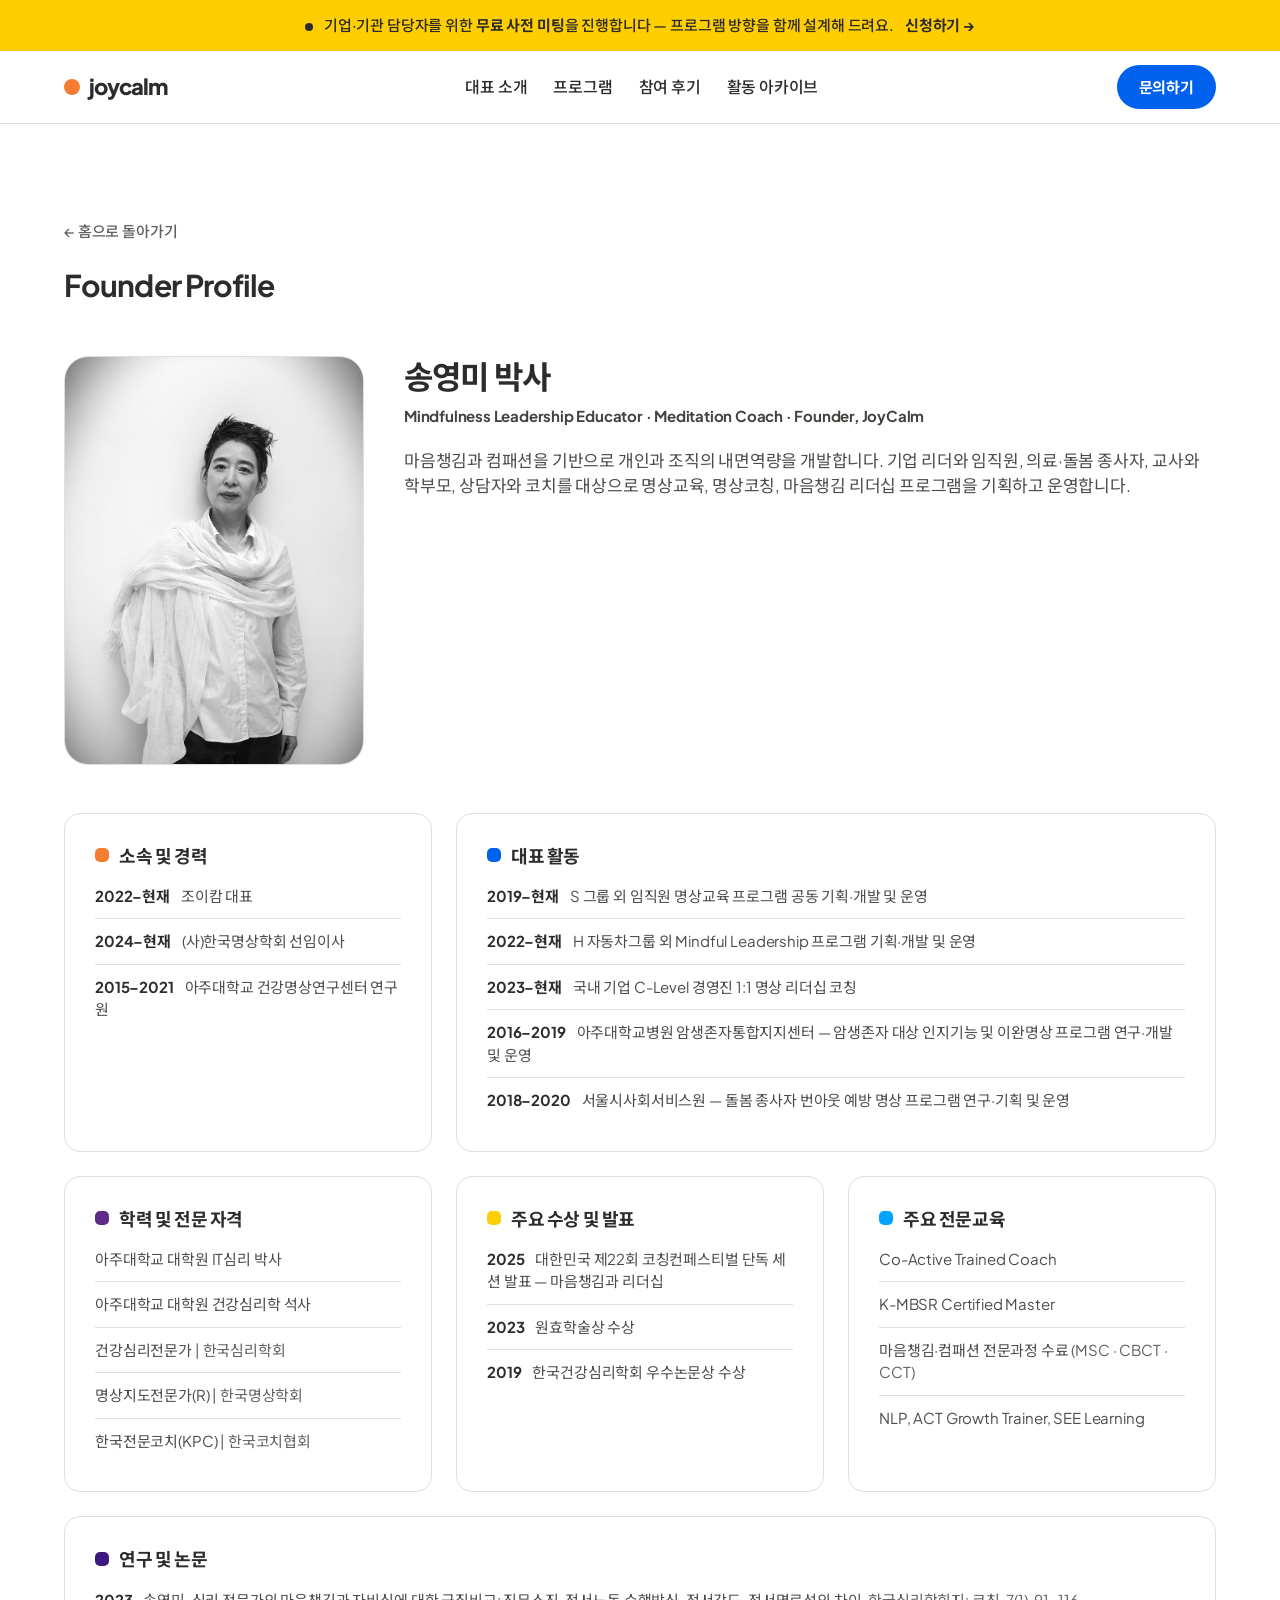
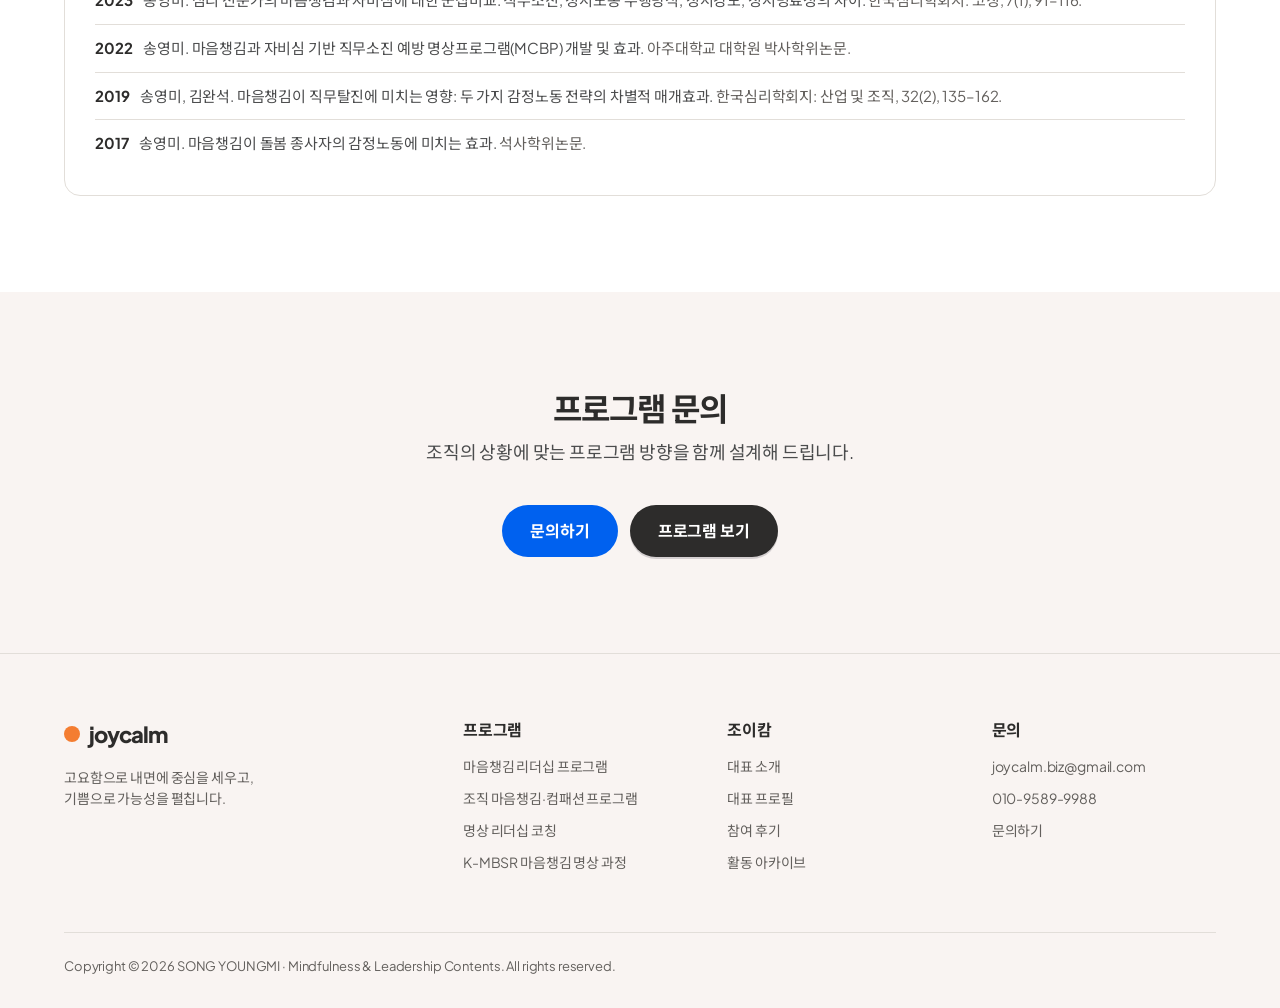
==== founder.html @ cd3cfcca "주 배포처를 Vercel로 전환 — 절대 주소를 vercel.app으로 교체 og:url, og:image, canonical과 K-MBSR 사이트 링크를 새 주소로 변경. Git" ====
<!DOCTYPE html>
<html lang="ko">
<head>
<meta charset="UTF-8">
<meta name="viewport" content="width=device-width, initial-scale=1">
<title>송영미 박사 프로필 — 소속·경력·연구 | JoyCalm 조이캄</title>
<meta name="description" content="조이캄 대표 송영미 박사의 소속 및 경력, 대표 활동, 학력 및 전문 자격, 주요 수상 및 발표, 주요 전문교육, 연구 및 논문 전체 이력.">

<meta property="og:type" content="profile">
<meta property="og:site_name" content="JoyCalm 조이캄">
<meta property="og:locale" content="ko_KR">
<meta property="og:url" content="https://joycalm-landing.vercel.app/founder.html">
<meta property="og:title" content="송영미 박사 프로필 — 소속·경력·연구">
<meta property="og:description" content="마음챙김 리더십 교육자·명상코치 송영미 박사의 경력, 자격, 연구 및 논문 전체 이력.">
<meta property="og:image" content="https://joycalm-landing.vercel.app/assets/og-image.jpg">
<meta property="og:image:secure_url" content="https://joycalm-landing.vercel.app/assets/og-image.jpg">
<meta property="og:image:type" content="image/jpeg">
<meta property="og:image:width" content="1200">
<meta property="og:image:height" content="630">
<meta name="twitter:card" content="summary_large_image">
<meta name="twitter:title" content="송영미 박사 프로필 — 소속·경력·연구">
<meta name="twitter:description" content="마음챙김 리더십 교육자·명상코치 송영미 박사의 경력, 자격, 연구 및 논문 전체 이력.">
<meta name="twitter:image" content="https://joycalm-landing.vercel.app/assets/og-image.jpg">
<link rel="canonical" href="https://joycalm-landing.vercel.app/founder.html">
<link rel="preconnect" href="https://fonts.googleapis.com">
<link rel="preconnect" href="https://fonts.gstatic.com" crossorigin>
<link href="https://fonts.googleapis.com/css2?family=Plus+Jakarta+Sans:wght@400;500;700;800&family=Noto+Sans+KR:wght@400;500;700&display=swap" rel="stylesheet">
<link rel="stylesheet" href="styles.css">
<link rel="icon" href="data:image/svg+xml,%3Csvg xmlns='http://www.w3.org/2000/svg' viewBox='0 0 32 32'%3E%3Crect width='32' height='32' rx='9' fill='%23f9f4f2'/%3E%3Ccircle cx='16' cy='16' r='7' fill='%23f47d31'/%3E%3C/svg%3E">
</head>
<body>

<!-- ══════════ 상단 안내 배너 ══════════ -->
<div class="banner">
  <div class="banner-inner">
    <span class="banner-dot" aria-hidden="true"></span>
    기업·기관 담당자를 위한 <strong>무료 사전 미팅</strong>을 진행합니다 — 프로그램 방향을 함께 설계해 드려요.
    <a href="index.html#contact">신청하기 →</a>
  </div>
</div>

<!-- ══════════ 내비게이션 ══════════ -->
<header class="nav-wrap" id="nav">
  <nav class="nav" aria-label="주 메뉴">
    <a class="brand" href="index.html" aria-label="JoyCalm 홈">
      <span class="brand-dot" aria-hidden="true"></span>
      <span class="brand-word">joycalm</span>
    </a>

    <ul class="nav-links">
      <li><a href="index.html#about">대표 소개</a></li>
      <li><a href="index.html#programs">프로그램</a></li>
      <li><a href="index.html#voices">참여 후기</a></li>
      <li><a href="index.html#archive">활동 아카이브</a></li>
    </ul>

    <div class="nav-right">
      <a class="btn btn-blue btn-sm" href="index.html#contact">문의하기</a>
      <button class="nav-toggle" id="navToggle" aria-label="메뉴 열기" aria-expanded="false" aria-controls="navDrawer">
        <span aria-hidden="true"></span><span aria-hidden="true"></span>
      </button>
    </div>
  </nav>

  <div class="nav-drawer" id="navDrawer" hidden>
    <a href="index.html#about">대표 소개</a>
    <a href="index.html#programs">프로그램</a>
    <a href="index.html#voices">참여 후기</a>
    <a href="index.html#archive">활동 아카이브</a>
    <a href="index.html#contact">문의하기</a>
  </div>
</header>

<main id="top">

<!-- ══════════ 프로필 헤더 ══════════ -->
<section class="band band-white" id="profile">
  <div class="wrap">
    <p class="crumb"><a href="index.html">← 홈으로 돌아가기</a></p>
    <p class="eyebrow profile-eyebrow">Founder Profile</p>

    <div class="profile-head">
      <figure class="profile-photo">
        <img src="assets/founder.jpg" alt="조이캄 대표 송영미 박사 프로필 사진" width="732" height="1100">
      </figure>
      <div class="profile-intro">
        <h2 class="heading">송영미 박사</h2>
        <p class="founder-role">Mindfulness Leadership Educator&nbsp;· Meditation Coach&nbsp;· Founder, JoyCalm</p>
        <p>마음챙김과 컴패션을 기반으로 개인과 조직의 내면역량을 개발합니다. 기업 리더와 임직원, 의료·돌봄 종사자, 교사와 학부모, 상담자와 코치를 대상으로 명상교육, 명상코칭, 마음챙김 리더십 프로그램을 기획하고 운영합니다.</p>
      </div>
    </div>

    <div class="cred-grid">
      <article class="cred">
        <h4><span class="cred-ico" data-c="orange" aria-hidden="true"></span>소속 및 경력</h4>
        <ul>
          <li><b>2022–현재</b> 조이캄 대표</li>
          <li><b>2024–현재</b> (사)한국명상학회 선임이사</li>
          <li><b>2015–2021</b> 아주대학교 건강명상연구센터 연구원</li>
        </ul>
      </article>

      <article class="cred cred-wide">
        <h4><span class="cred-ico" data-c="blue" aria-hidden="true"></span>대표 활동</h4>
        <ul>
          <li><b>2019–현재</b> S 그룹 외 임직원 명상교육 프로그램 공동 기획·개발 및 운영</li>
          <li><b>2022–현재</b> H 자동차그룹 외 Mindful Leadership 프로그램 기획·개발 및 운영</li>
          <li><b>2023–현재</b> 국내 기업 C-Level 경영진 1:1 명상 리더십 코칭</li>
          <li><b>2016–2019</b> 아주대학교병원 암생존자통합지지센터 — 암생존자 대상 인지기능 및 이완명상 프로그램 연구·개발 및 운영</li>
          <li><b>2018–2020</b> 서울시사회서비스원 — 돌봄 종사자 번아웃 예방 명상 프로그램 연구·기획 및 운영</li>
        </ul>
      </article>

      <article class="cred">
        <h4><span class="cred-ico" data-c="violet" aria-hidden="true"></span>학력 및 전문 자격</h4>
        <ul>
          <li>아주대학교 대학원 IT심리 박사</li>
          <li>아주대학교 대학원 건강심리학 석사</li>
          <li>건강심리전문가 <span class="muted">| 한국심리학회</span></li>
          <li>명상지도전문가(R) <span class="muted">| 한국명상학회</span></li>
          <li>한국전문코치(KPC) <span class="muted">| 한국코치협회</span></li>
        </ul>
      </article>

      <article class="cred">
        <h4><span class="cred-ico" data-c="yellow" aria-hidden="true"></span>주요 수상 및 발표</h4>
        <ul>
          <li><b>2025</b> 대한민국 제22회 코칭컨페스티벌 단독 세션 발표 — 마음챙김과 리더십</li>
          <li><b>2023</b> 원효학술상 수상</li>
          <li><b>2019</b> 한국건강심리학회 우수논문상 수상</li>
        </ul>
      </article>

      <article class="cred">
        <h4><span class="cred-ico" data-c="celeste" aria-hidden="true"></span>주요 전문교육</h4>
        <ul>
          <li>Co-Active Trained Coach</li>
          <li>K-MBSR Certified Master</li>
          <li>마음챙김·컴패션 전문과정 수료 <span class="muted">(MSC · CBCT · CCT)</span></li>
          <li>NLP, ACT Growth Trainer, SEE Learning</li>
        </ul>
      </article>

      <article class="cred cred-full">
        <h4><span class="cred-ico" data-c="indigo" aria-hidden="true"></span>연구 및 논문</h4>
        <ul class="cred-refs">
          <li><b>2023</b> 송영미. 심리 전문가의 마음챙김과 자비심에 대한 군집비교: 직무소진, 정서노동 수행방식, 정서강도, 정서명료성의 차이. <span class="muted">한국심리학회지: 코칭, 7(1), 91–116.</span></li>
          <li><b>2022</b> 송영미. 마음챙김과 자비심 기반 직무소진 예방 명상프로그램(MCBP) 개발 및 효과. <span class="muted">아주대학교 대학원 박사학위논문.</span></li>
          <li><b>2019</b> 송영미, 김완석. 마음챙김이 직무탈진에 미치는 영향: 두 가지 감정노동 전략의 차별적 매개효과. <span class="muted">한국심리학회지: 산업 및 조직, 32(2), 135–162.</span></li>
          <li><b>2017</b> 송영미. 마음챙김이 돌봄 종사자의 감정노동에 미치는 효과. <span class="muted">석사학위논문.</span></li>
        </ul>
      </article>
    </div>
  </div>
</section>

<!-- ══════════ 문의 유도 ══════════ -->
<section class="band">
  <div class="wrap profile-cta">
    <h3 class="heading">프로그램 문의</h3>
    <p class="section-lead">조직의 상황에 맞는 프로그램 방향을 함께 설계해 드립니다.</p>
    <div class="hero-actions">
      <a class="btn btn-blue" href="index.html#contact">문의하기</a>
      <a class="btn btn-dark" href="index.html#programs">프로그램 보기</a>
    </div>
  </div>
</section>

</main>

<footer class="footer">
  <div class="wrap">
    <div class="footer-grid">
      <div class="footer-brand">
        <a class="brand" href="index.html">
          <span class="brand-dot" aria-hidden="true"></span>
          <span class="brand-word">joycalm</span>
        </a>
        <p>고요함으로 내면에 중심을 세우고,<br>기쁨으로 가능성을 펼칩니다.</p>
      </div>

      <div class="footer-col">
        <h5>프로그램</h5>
        <a href="index.html#programs">마음챙김 리더십 프로그램</a>
        <a href="index.html#programs">조직 마음챙김·컴패션 프로그램</a>
        <a href="index.html#programs">명상 리더십 코칭</a>
        <a href="https://mbsr2609.vercel.app/" target="_blank" rel="noopener noreferrer">K-MBSR 마음챙김 명상 과정</a>
      </div>

      <div class="footer-col">
        <h5>조이캄</h5>
        <a href="index.html#about">대표 소개</a>
        <a href="founder.html">대표 프로필</a>
        <a href="index.html#voices">참여 후기</a>
        <a href="index.html#archive">활동 아카이브</a>
      </div>

      <div class="footer-col">
        <h5>문의</h5>
        <a href="mailto:joycalm.biz@gmail.com">joycalm.biz@gmail.com</a>
        <a href="tel:01095899988">010-9589-9988</a>
        <a href="index.html#contact">문의하기</a>
      </div>
    </div>

    <div class="footer-base">
      <p>Copyright © 2026 SONG YOUNGMI · Mindfulness &amp; Leadership Contents. All rights reserved.</p>
    </div>
  </div>
</footer>

<script src="script.js"></script>
</body>
</html>
---- styles.css ----
/* ═══════════════════════════════════════════
   JoyCalm — Headspace style system
   ═══════════════════════════════════════════ */

:root{
  /* Colors */
  --page-cream:#f9f4f2;
  --pure-white:#ffffff;
  --charcoal-ink:#2d2c2b;
  --graphite:#44423f;
  --slate:#4b4c4d;
  --stone:#63605d;
  --driftwood:#c6c1b9;
  --linen:#e2ded9;
  --ash:#d0d0d0;
  --soft-black:#000000;
  --brand-orange:#f47d31;
  --mindful-blue:#0061ef;
  --sunbeam-yellow:#ffce00;
  --deep-indigo:#3b197f;
  --twilight-violet:#281466;
  --plum:#5f2b89;
  --mauve:#8144a8;
  --celeste:#00a4ff;
  --blush:#ffa1cc;

  /* Type */
  --font: 'Plus Jakarta Sans','Noto Sans KR', ui-sans-serif, system-ui, -apple-system, "Segoe UI", Roboto, sans-serif;

  /* Radii */
  --r-sm:8px;
  --r-md:12px;
  --r-card:16px;
  --r-feature:24px;
  --r-feature-lg:32px;
  --r-pill:800px;

  --shadow-subtle: rgba(65,61,69,.2) 0 2px 0 0;
  --max:1200px;
}

*,*::before,*::after{ box-sizing:border-box; }

html{ scroll-behavior:smooth; scroll-padding-top:96px; }

body{
  margin:0;
  background:var(--page-cream);
  color:var(--charcoal-ink);
  font-family:var(--font);
  font-size:16px;
  line-height:1.5;
  letter-spacing:-.16px;
  -webkit-font-smoothing:antialiased;
}

img{ max-width:100%; display:block; }
a{ color:inherit; }
button{ font:inherit; color:inherit; }

.wrap{ width:100%; max-width:var(--max); margin-inline:auto; padding-inline:24px; }

/* ─────────── 타이포 ─────────── */
.display{
  font-size:clamp(36px,6.2vw,72px);
  line-height:1.1;
  letter-spacing:-.03em;
  font-weight:800;
  margin:0 0 28px;
}
.heading-lg{
  font-size:clamp(30px,4vw,40px);
  line-height:1.29;
  letter-spacing:-.025em;
  font-weight:700;
  margin:0 0 16px;
}
.heading{
  font-size:clamp(24px,3vw,32px);
  line-height:1.3;
  letter-spacing:-.025em;
  font-weight:700;
  margin:0 0 8px;
}
.heading-sm{
  font-size:24px; line-height:1.33; letter-spacing:-.6px; font-weight:700; margin:0 0 6px;
}
.center{ text-align:center; }
.muted{ color:var(--stone); font-weight:400; }
.hl{ color:var(--brand-orange); }

.eyebrow{
  display:inline-flex; align-items:center; gap:8px;
  font-size:14px; font-weight:700; letter-spacing:-.14px;
  color:var(--graphite);
  text-transform:none;
  margin:0 0 16px;
}
.eyebrow.center{ display:flex; justify-content:center; }
.eyebrow-dot{
  width:9px; height:9px; border-radius:var(--r-pill); background:var(--brand-orange);
}
.section-lead{
  font-size:18px; color:var(--slate); max-width:62ch; margin:0 0 40px; letter-spacing:-.2px;
}
.section-lead.center{ margin-inline:auto; text-align:center; }

/* ─────────── 버튼 ─────────── */
.btn{
  display:inline-flex; align-items:center; justify-content:center; gap:8px;
  border-radius:var(--r-pill);
  font-weight:700; font-size:16px; letter-spacing:-.16px;
  padding:14px 28px;
  text-decoration:none; border:0; cursor:pointer;
  transition:transform .15s ease, background .15s ease, box-shadow .15s ease;
}
.btn-sm{ padding:11px 22px; font-size:15px; }
.btn-full{ width:100%; }

.btn-blue{ background:var(--mindful-blue); color:#fff; }
.btn-blue:hover{ background:#0053cc; transform:translateY(-1px); }

.btn-dark{
  background:var(--charcoal-ink); color:#fff;
  box-shadow:var(--shadow-subtle);
}
.btn-dark:hover{ background:#1c1b1a; transform:translateY(-1px); }

.btn:active{ transform:translateY(1px); }

/* ─────────── 배너 ─────────── */
.banner{
  background:var(--sunbeam-yellow);
  color:var(--charcoal-ink);
  font-size:15px; font-weight:500; letter-spacing:-.15px;
}
.banner-inner{
  max-width:var(--max); margin-inline:auto;
  padding:14px 24px;
  text-align:center;
}
.banner strong{ font-weight:700; }
.banner-dot{
  display:inline-block; vertical-align:middle;
  width:8px; height:8px; border-radius:var(--r-pill);
  background:var(--charcoal-ink); margin-right:8px;
}
.banner a{ font-weight:700; text-decoration:none; white-space:nowrap; margin-left:8px; }
.banner a:hover{ text-decoration:underline; }

/* ─────────── 내비 ─────────── */
.nav-wrap{
  position:sticky; top:0; z-index:60;
  background:var(--pure-white);
  border-bottom:1px solid var(--linen);
}
.nav{
  max-width:var(--max); margin-inline:auto;
  padding:14px 24px;
  display:flex; align-items:center; gap:24px;
}
.brand{ display:inline-flex; align-items:center; gap:9px; text-decoration:none; flex:none; }
.brand-dot{ width:16px; height:16px; border-radius:var(--r-pill); background:var(--brand-orange); }
.brand-word{
  font-size:22px; font-weight:800; letter-spacing:-.045em; color:var(--charcoal-ink);
}

.nav-links{
  list-style:none; display:flex; gap:26px; margin:0 auto; padding:0;
}
.nav-links a{
  text-decoration:none; font-size:16px; font-weight:500; color:var(--charcoal-ink);
  letter-spacing:-.2px; padding:6px 0; border-bottom:2px solid transparent;
}
.nav-links a:hover{ border-bottom-color:var(--charcoal-ink); }

.nav-right{ display:flex; align-items:center; gap:16px; flex:none; }
.nav-toggle{
  display:none; width:42px; height:42px; border:1px solid var(--linen); background:#fff;
  border-radius:var(--r-pill); cursor:pointer; padding:0;
  flex-direction:column; align-items:center; justify-content:center; gap:5px;
}
.nav-toggle span{ display:block; width:16px; height:2px; background:var(--charcoal-ink); border-radius:2px; }

.nav-drawer{ display:none; }
.nav-drawer[hidden]{ display:none; }

/* ─────────── 히어로 ─────────── */
.hero{ padding:80px 0 0; }
.hero .wrap + .wrap{ margin-top:56px; }
.hero-lead{ max-width:64ch; }
.hero-lead p{ font-size:18px; color:var(--slate); margin:0 0 12px; letter-spacing:-.2px; }
.hero-actions{ display:flex; gap:12px; flex-wrap:wrap; margin-top:32px; }

.hero-figure{
  margin:0; position:relative;
  border-radius:var(--r-feature-lg); overflow:visible;
}
.hero-figure img{
  width:100%; height:auto; border-radius:var(--r-feature-lg);
  aspect-ratio:16/9; object-fit:cover; object-position:center 45%;
}
.toast{
  position:absolute; left:24px; bottom:-28px;
  max-width:400px;
  background:var(--pure-white); border-radius:var(--r-card);
  padding:16px 20px;
  display:flex; gap:12px; align-items:flex-start;
  box-shadow:0 8px 24px rgba(45,44,43,.10);
  text-align:left;
}
.toast-avatar{
  width:26px; height:26px; border-radius:var(--r-pill);
  background:var(--plum); flex:none; margin-top:2px;
}
.toast-body{ font-size:15px; color:var(--graphite); letter-spacing:-.15px; }
.toast-body b{ display:block; color:var(--charcoal-ink); font-size:14px; font-weight:700; margin-bottom:2px; }

.stats{
  list-style:none; margin:56px 0 0; padding:0;
  display:grid; grid-template-columns:repeat(4,1fr); gap:24px;
  border-top:1px solid var(--linen); padding-top:32px;
}
.stats li{ display:flex; flex-direction:column; gap:6px; }
.stat-num{ font-size:24px; font-weight:700; letter-spacing:-.6px; }
.stat-label{ font-size:14px; color:var(--stone); letter-spacing:-.14px; }

/* ─────────── 섹션 밴드 ─────────── */
.band{ padding:96px 0; }
.band-white{ background:var(--pure-white); }

/* ─────────── 대상 타일 ─────────── */
.tiles{
  list-style:none; margin:0; padding:0;
  display:grid; grid-template-columns:repeat(3,1fr); gap:24px;
}
.tile{
  background:var(--pure-white); border:1px solid var(--linen);
  border-radius:var(--r-card); padding:22px 24px;
  display:flex; align-items:center; gap:16px;
  font-size:16px; font-weight:500; letter-spacing:-.2px;
  transition:transform .16s ease, border-color .16s ease;
}
.tile:hover{ transform:translateY(-2px); border-color:var(--driftwood); }
.tile span{ flex:1; }
.ico{ width:26px; height:26px; flex:none; border-radius:8px; display:block; }
.ico-bolt{ background:var(--sunbeam-yellow); clip-path:polygon(58% 0,20% 55%,46% 55%,38% 100%,80% 42%,52% 42%); border-radius:0; }
.ico-moon{ background:var(--plum); border-radius:var(--r-pill); box-shadow:inset -7px -3px 0 0 var(--pure-white); }
.ico-spiral{ background:transparent; border:5px solid var(--celeste); border-radius:var(--r-pill); border-right-color:transparent; }
.ico-smile{ background:var(--blush); border-radius:var(--r-pill); position:relative; }
.ico-smile::after{
  content:""; position:absolute; left:6px; right:6px; bottom:7px; height:6px;
  border-bottom:2.5px solid var(--charcoal-ink); border-radius:0 0 20px 20px;
}
.ico-circle{ background:var(--brand-orange); border-radius:var(--r-pill); }
.ico-speech{ background:var(--mindful-blue); border-radius:10px 10px 10px 2px; }

/* ─────────── 파트너사 로고 마퀴 ─────────── */
.band-partners{ padding-bottom:80px; }
.band-partners .section-lead{ margin-bottom:48px; }

.marquee{
  overflow:hidden;
  /* 양 끝을 페이드 아웃시켜 잘린 느낌을 없앤다 */
  -webkit-mask-image:linear-gradient(90deg, transparent 0, #000 7%, #000 93%, transparent 100%);
  mask-image:linear-gradient(90deg, transparent 0, #000 7%, #000 93%, transparent 100%);
}
.marquee-track{
  display:flex; width:max-content;
  animation:marquee-scroll 55s linear infinite;
}
.marquee:hover .marquee-track,
.marquee:focus-within .marquee-track{ animation-play-state:paused; }

.marquee-set{ display:flex; list-style:none; margin:0; padding:0; }
.marquee-set li{ flex:none; margin-right:24px; }

.plogo{
  display:flex; align-items:center; justify-content:center;
  width:212px; height:108px; padding:18px 22px;
  background:var(--pure-white);
  border:1px solid var(--linen); border-radius:var(--r-card);
}
.plogo img{
  max-width:100%; max-height:100%; width:auto; height:auto;
  object-fit:contain;
}

/* 오른쪽 -> 왼쪽 흐름. 세트가 2개이므로 -50%에서 정확히 이어진다 */
@keyframes marquee-scroll{
  from{ transform:translateX(0); }
  to  { transform:translateX(-50%); }
}

/* ─────────── 대표 소개 ─────────── */
.founder{
  display:grid; grid-template-columns:minmax(0,360px) minmax(0,1fr); gap:48px;
  align-items:start; margin-bottom:64px;
}
.founder-photo{
  margin:0; border-radius:var(--r-feature); overflow:hidden;
  background:var(--pure-white); border:1px solid var(--linen);
  position:sticky; top:112px;
}
.founder-photo img{ width:100%; height:auto; aspect-ratio:732/1000; object-fit:cover; object-position:center 18%; }

.founder-body p{ font-size:17px; color:var(--slate); letter-spacing:-.2px; margin:0 0 14px; }
.founder-body strong{ color:var(--charcoal-ink); font-weight:700; }
.founder-role{
  font-size:15px !important; font-weight:700; color:var(--graphite) !important;
  margin-bottom:20px !important;
}
.founder-side{
  display:grid; grid-template-columns:1fr 1fr; gap:16px; margin-top:28px;
}
.founder-side img{
  width:100%; height:auto; aspect-ratio:4/3; object-fit:cover; border-radius:var(--r-card);
}

.cred-grid{
  display:grid; grid-template-columns:repeat(3,1fr); gap:24px;
}
.cred{
  background:var(--pure-white); border:1px solid var(--linen);
  border-radius:var(--r-card); padding:28px 30px;
}
.cred-wide{ grid-column:span 2; }
.cred-full{ grid-column:1 / -1; }
.cred h4{
  display:flex; align-items:center; gap:10px;
  font-size:18px; font-weight:700; letter-spacing:-.4px; margin:0 0 16px;
}
.cred-ico{ width:14px; height:14px; border-radius:5px; flex:none; }
.cred-ico[data-c="orange"]{ background:var(--brand-orange); }
.cred-ico[data-c="blue"]{ background:var(--mindful-blue); }
.cred-ico[data-c="violet"]{ background:var(--plum); }
.cred-ico[data-c="yellow"]{ background:var(--sunbeam-yellow); }
.cred-ico[data-c="celeste"]{ background:var(--celeste); }
.cred-ico[data-c="indigo"]{ background:var(--deep-indigo); }

/* 논문 목록 — 인용 형식이라 줄간격을 조금 넉넉하게 */
.cred-refs li{ line-height:1.65; padding:14px 0; }
.cred-refs li b{ color:var(--deep-indigo); }

.cred ul{ list-style:none; margin:0; padding:0; }
.cred li{
  font-size:15px; color:var(--slate); letter-spacing:-.15px;
  padding:11px 0; border-top:1px solid var(--linen);
}
.cred li:first-child{ border-top:0; padding-top:0; }
.cred li b{
  display:inline-block; color:var(--charcoal-ink); font-weight:700; margin-right:8px;
}
 
/* 상세 이력은 프로필 서브페이지(founder.html)로 옮기고, 본문에는 링크 버튼만 둔다 */
.cred-more{ display:flex; }
.cred-more .btn{ flex:none; }

/* ─────────── 프로필 서브페이지 ─────────── */
.crumb{ margin:0 0 20px; font-size:15px; font-weight:500; }
.crumb a{ color:var(--stone); text-decoration:none; }
.crumb a:hover{ color:var(--charcoal-ink); text-decoration:underline; }

/* 페이지 제목을 따로 두지 않으므로 라벨을 제목만큼 키워 읽기 쉽게 한다 */
.profile-eyebrow{
  font-size:clamp(22px,2.6vw,30px); letter-spacing:-.03em;
  color:var(--charcoal-ink); margin-bottom:8px;
}

.profile-head{
  display:grid; grid-template-columns:minmax(0,300px) minmax(0,1fr); gap:40px;
  align-items:start; margin:40px 0 48px;
}
.profile-photo{
  margin:0; border-radius:var(--r-feature); overflow:hidden;
  background:var(--pure-white); border:1px solid var(--linen);
}
.profile-photo img{ width:100%; height:auto; aspect-ratio:732/1000; object-fit:cover; object-position:center 18%; }
.profile-intro p{ font-size:17px; color:var(--slate); letter-spacing:-.2px; margin:0 0 14px; }
.profile-cta{ text-align:center; }
.profile-cta .section-lead{ margin-inline:auto; }
.profile-cta .hero-actions{ justify-content:center; }

/* ─────────── 프로그램 ─────────── */
.prog{
  display:grid; grid-template-columns:minmax(0,1fr) minmax(0,44%);
  gap:0; border-radius:var(--r-feature-lg); overflow:hidden;
  margin-bottom:32px;
}
.prog:last-child{ margin-bottom:0; }
.prog-text{ padding:48px; }
.prog-media{ position:relative; min-height:320px; }
.prog-media img{ width:100%; height:100%; object-fit:cover; position:absolute; inset:0; }
/* 세로가 긴 원본이라 카드 비율에 맞춰 초점을 잡아준다 */
.prog-yellow .prog-media img{ object-position:center 14%; }
.prog-violet .prog-media img{ object-position:center top; }

.prog-num{
  font-size:14px; font-weight:800; letter-spacing:.04em; margin:0 0 10px; opacity:.55;
}
.prog-en{
  font-size:15px; font-weight:700; letter-spacing:-.2px; margin:0 0 20px; opacity:.62;
}
.prog-text p{ font-size:16px; letter-spacing:-.2px; margin:0 0 12px; }
.prog-topics-label{
  font-size:14px !important; font-weight:700; margin:24px 0 12px !important; opacity:.7;
}
.topics{ list-style:none; display:flex; flex-wrap:wrap; gap:8px; margin:0 0 32px; padding:0; }
.topics li{
  font-size:14px; font-weight:500; letter-spacing:-.14px;
  padding:8px 16px; border-radius:var(--r-pill);
}

.prog-yellow{ background:var(--sunbeam-yellow); color:var(--charcoal-ink); }
.prog-yellow .topics li{ background:rgba(45,44,43,.09); }

.prog-celeste{ background:var(--celeste); color:var(--charcoal-ink); }
.prog-celeste .topics li{ background:rgba(255,255,255,.42); }

.prog-blush{ background:var(--blush); color:var(--charcoal-ink); }
.prog-blush .topics li{ background:rgba(45,44,43,.11); }

/* 공개 과정 표시 — 기수·일정처럼 바뀌는 정보 */
.prog-meta{
  display:flex; align-items:center; gap:10px; flex-wrap:wrap;
  font-size:14px !important; font-weight:700;
  margin:20px 0 0 !important;
}
.prog-tag{
  background:var(--charcoal-ink); color:#fff;
  font-size:12px; font-weight:700; letter-spacing:-.12px;
  padding:4px 12px; border-radius:var(--r-pill);
}

.prog-violet{ background:var(--deep-indigo); color:#fff; }
.prog-violet .topics li{ background:rgba(255,255,255,.14); }
.prog-violet .prog-text strong{ color:#fff; }
.prog-violet .btn-dark{ background:#fff; color:var(--charcoal-ink); box-shadow:rgba(0,0,0,.25) 0 2px 0 0; }
.prog-violet .btn-dark:hover{ background:#f2f0ee; }

/* ─────────── 후기 ─────────── */
.filters{
  display:flex; gap:10px; flex-wrap:wrap; justify-content:center; margin:0 0 40px;
}
.pill{
  display:inline-flex; align-items:center; gap:8px;
  background:var(--pure-white); color:var(--charcoal-ink);
  border:1px solid var(--linen); border-radius:var(--r-pill);
  padding:11px 20px; font-size:14px; font-weight:500; letter-spacing:-.14px;
  cursor:pointer; transition:background .15s ease, color .15s ease;
}
.pill:hover{ border-color:var(--driftwood); }
.pill.is-active{ background:var(--charcoal-ink); color:#fff; border-color:var(--charcoal-ink); }
.pill-dot{ width:7px; height:7px; border-radius:var(--r-pill); background:currentColor; opacity:0; }
.pill.is-active .pill-dot{ opacity:1; background:#fff; }

.quotes{
  columns:3; column-gap:24px;
}
.quote{
  break-inside:avoid; margin:0 0 24px;
  background:var(--page-cream); border:1px solid var(--linen);
  border-radius:var(--r-card); padding:26px 28px;
}
.quote blockquote{
  margin:0 0 14px; font-size:16px; color:var(--graphite); letter-spacing:-.2px; line-height:1.6;
}
.quote blockquote::before{ content:"“"; color:var(--brand-orange); font-weight:800; margin-right:2px; }
.quote blockquote::after{ content:"”"; color:var(--brand-orange); font-weight:800; }
.quote figcaption{
  font-size:13px; font-weight:700; color:var(--stone); letter-spacing:-.13px;
}
.quote.is-hidden{ display:none; }

/* 대표 후기 — 노란 계열로 구분해 가독성과 위계를 만든다 */
.quote.is-featured{
  background:#fff6d9;
  border-color:#f0d98a;
}
.quote.is-featured blockquote{
  color:var(--charcoal-ink);
  font-size:17px;
  font-weight:500;
}
.quote.is-featured blockquote::before,
.quote.is-featured blockquote::after{ color:#b98a00; }
.quote.is-featured figcaption{ color:#8a6d1f; }
.quote-badge{
  display:inline-flex; align-items:center; gap:6px;
  background:var(--sunbeam-yellow); color:var(--charcoal-ink);
  font-size:12px; font-weight:700; letter-spacing:-.12px;
  padding:5px 12px; border-radius:var(--r-pill);
  margin:0 0 14px;
}

/* 선택한 주제가 전하는 핵심 한 줄 */
.filter-note{
  text-align:center; margin:0 0 40px;
  font-size:17px; font-weight:700; letter-spacing:-.25px;
  color:var(--graphite);
  min-height:26px;
}
.filter-note:empty{ display:none; }

.quotes-more{ display:flex; justify-content:center; margin-top:8px; }

/* ─────────── 아카이브 ─────────── */
.gallery{ columns:4; column-gap:16px; }
.gitem{
  display:block; width:100%; padding:0; margin:0 0 16px;
  border:0; background:none; cursor:zoom-in; break-inside:avoid;
  border-radius:var(--r-card); overflow:hidden; line-height:0;
}
.gitem img{
  width:100%; height:auto; border-radius:var(--r-card);
  transition:transform .3s ease, filter .3s ease;
}
.gitem:hover img{ transform:scale(1.03); filter:brightness(1.03); }

/* ─────────── 문의 ─────────── */
.band-contact{ background:var(--pure-white); }
.contact{
  display:grid; grid-template-columns:minmax(0,1fr) minmax(0,470px); gap:56px; align-items:start;
}
.contact-claim{ font-size:18px !important; font-weight:700; color:var(--charcoal-ink) !important; margin-bottom:16px !important; }
.contact-info p{ font-size:16px; color:var(--slate); letter-spacing:-.2px; margin:0 0 12px; }

.steps{ list-style:none; margin:32px 0; padding:0; }
.steps li{
  display:flex; align-items:flex-start; gap:14px;
  font-size:15px; color:var(--graphite); letter-spacing:-.15px;
  padding:14px 0; border-top:1px solid var(--linen);
}
.steps li span{
  width:26px; height:26px; flex:none; border-radius:var(--r-pill);
  background:var(--sunbeam-yellow); color:var(--charcoal-ink);
  font-size:13px; font-weight:700;
  display:flex; align-items:center; justify-content:center;
}
.contact-direct{ display:flex; gap:16px; flex-wrap:wrap; }
.contact-direct a{
  flex:1 1 200px; text-decoration:none;
  background:var(--page-cream); border:1px solid var(--linen); border-radius:var(--r-card);
  padding:18px 22px; font-size:16px; font-weight:700; letter-spacing:-.2px;
  transition:border-color .15s ease;
}
.contact-direct a:hover{ border-color:var(--driftwood); }
.contact-direct b{
  display:block; font-size:13px; font-weight:700; color:var(--stone); margin-bottom:4px;
}

/* 카카오톡 채널 — 카카오 고유색을 그대로 쓰되 버튼 형태는 사이트 규칙을 따른다 */
.btn-kakao{
  display:inline-flex; align-items:center; gap:10px;
  margin-top:16px; padding:15px 26px;
  background:#fee500; color:#191600;
  border-radius:var(--r-pill);
  font-size:16px; font-weight:700; letter-spacing:-.16px;
  text-decoration:none;
  box-shadow:var(--shadow-subtle);
  transition:transform .15s ease, background .15s ease;
}
.btn-kakao:hover{ background:#f7de00; transform:translateY(-1px); }
.btn-kakao:active{ transform:translateY(1px); }
.kakao-ico{ flex:none; }
.kakao-name{
  background:rgba(25,22,0,.13); border-radius:var(--r-pill);
  padding:3px 11px; font-size:13px; font-weight:700;
}

.form-card{
  background:var(--page-cream); border:1px solid var(--linen);
  border-radius:var(--r-feature); padding:40px;
}
.form-sub{ font-size:14px; color:var(--stone); margin:0 0 24px; letter-spacing:-.14px; }

.field{ margin-bottom:18px; }
.field label{
  display:block; font-size:14px; font-weight:700; letter-spacing:-.14px; margin-bottom:8px;
}
.req{ color:var(--brand-orange); }
.opt{ color:var(--stone); font-weight:400; }

.field input, .field select, .field textarea{
  width:100%; font-family:inherit; font-size:16px; letter-spacing:-.16px;
  padding:14px 16px;
  background:var(--pure-white);
  border:1px solid var(--ash); border-radius:var(--r-sm);
  color:var(--charcoal-ink);
  transition:border-color .15s ease, box-shadow .15s ease;
}
.field textarea{ resize:vertical; min-height:110px; }
.field select{ appearance:none; background-image:linear-gradient(45deg,transparent 50%,var(--graphite) 50%),linear-gradient(135deg,var(--graphite) 50%,transparent 50%); background-position:calc(100% - 20px) 22px,calc(100% - 14px) 22px; background-size:6px 6px,6px 6px; background-repeat:no-repeat; }
.field input::placeholder, .field textarea::placeholder{ color:var(--driftwood); }
.field input:focus, .field select:focus, .field textarea:focus{
  outline:none; border-color:var(--mindful-blue); box-shadow:0 0 0 3px rgba(0,97,239,.14);
}
.field.has-err input, .field.has-err select, .field.has-err textarea{ border-color:#d94b3a; }

.err{ font-size:13px; color:#d94b3a; margin:6px 0 0; min-height:0; }
.err:empty{ display:none; }

.check{
  display:flex; gap:11px; align-items:flex-start;
  font-size:14px; color:var(--graphite); letter-spacing:-.14px;
  margin:8px 0 4px; cursor:pointer; line-height:1.5;
}
.check input{ width:18px; height:18px; margin-top:2px; flex:none; accent-color:var(--mindful-blue); }
.check b{ color:var(--charcoal-ink); }

#submitBtn{ margin-top:20px; }
.form-note{ font-size:14px; margin:14px 0 0; letter-spacing:-.14px; min-height:0; }
.form-note:empty{ display:none; }
.form-note.ok{ color:#1c7a4a; font-weight:700; }
.form-note.bad{ color:#d94b3a; font-weight:700; }
.form-note.bad a{ color:#d94b3a; }
.form-note b{ white-space:nowrap; }

/* ─────────── 푸터 ─────────── */
.footer{ background:var(--page-cream); border-top:1px solid var(--linen); padding:64px 0 32px; }
.footer-grid{
  display:grid; grid-template-columns:1.6fr 1fr 1fr 1fr; gap:40px;
}
.footer-brand p{ font-size:14px; color:var(--stone); margin:16px 0 0; letter-spacing:-.14px; }
.footer-col h5{ font-size:16px; font-weight:700; letter-spacing:-.2px; margin:0 0 14px; }
.footer-col a{
  display:block; font-size:14px; color:var(--stone); text-decoration:none;
  margin-bottom:11px; letter-spacing:-.14px;
}
.footer-col a:hover{ color:var(--charcoal-ink); text-decoration:underline; }
.footer-base{
  margin-top:48px; padding-top:24px; border-top:1px solid var(--linen);
}
.footer-base p{ font-size:13px; color:var(--stone); margin:0; letter-spacing:-.13px; }

/* ─────────── 라이트박스 ─────────── */
.lightbox{
  position:fixed; inset:0; z-index:100;
  background:rgba(29,26,24,.93);
  display:flex; align-items:center; justify-content:center; padding:48px;
}
.lightbox[hidden]{ display:none; }
.lightbox img{
  max-width:min(1100px,92vw); max-height:86vh; object-fit:contain;
  border-radius:var(--r-card);
}
.lb-close{
  position:absolute; top:20px; right:24px;
  width:46px; height:46px; border-radius:var(--r-pill);
  background:rgba(255,255,255,.14); color:#fff; border:0; font-size:26px; cursor:pointer;
  line-height:1;
}
.lb-nav{
  position:absolute; top:50%; transform:translateY(-50%);
  width:52px; height:52px; border-radius:var(--r-pill);
  background:rgba(255,255,255,.14); color:#fff; border:0; font-size:30px; cursor:pointer;
  line-height:1;
}
.lb-prev{ left:20px; }
.lb-next{ right:20px; }
.lb-close:hover, .lb-nav:hover{ background:rgba(255,255,255,.26); }

/* ─────────── 등장 애니메이션 ─────────── */
.reveal{ opacity:0; transform:translateY(16px); }
.reveal.is-in{ opacity:1; transform:none; transition:opacity .6s ease, transform .6s ease; }

/* ═══════════ 반응형 ═══════════ */
@media (max-width:1080px){
  .nav-links{ display:none; }
  .nav-toggle{ display:flex; }
  .nav{ justify-content:space-between; }
  .nav-drawer{
    display:block; border-top:1px solid var(--linen); background:#fff;
    padding:8px 24px 20px;
  }
  .nav-drawer a{
    display:block; padding:13px 0; font-size:17px; font-weight:500; text-decoration:none;
    border-bottom:1px solid var(--linen);
  }
  .nav-drawer a:last-child{ border-bottom:0; }

  .founder{ grid-template-columns:1fr; gap:32px; }
  .founder-photo{ position:static; max-width:340px; }
  .cred-grid{ grid-template-columns:1fr 1fr; }
  .cred-wide{ grid-column:span 2; }
  .quotes{ columns:2; }
  .gallery{ columns:3; }
  .contact{ grid-template-columns:1fr; gap:40px; }
}

@media (max-width:820px){
  .profile-head{ grid-template-columns:1fr; gap:28px; }
  .profile-photo{ max-width:320px; }
  .band{ padding:72px 0; }
  .hero{ padding:56px 0 0; }
  .stats{ grid-template-columns:1fr 1fr; }
  .tiles{ grid-template-columns:1fr 1fr; }
  .prog{ grid-template-columns:1fr; }
  .prog-media{ min-height:auto; order:-1; }
  .prog-media img{ position:static; height:260px; }
  /* 세로로 긴 합성 사진이라 배너 문구와 발표자가 함께 들어오도록 조금 더 높게 */
  .prog-violet .prog-media img{ height:340px; }
  .prog-text{ padding:36px 28px; }
  .footer-grid{ grid-template-columns:1fr 1fr; gap:32px; }
}

@media (max-width:620px){
  .wrap{ padding-inline:20px; }
  .nav{ padding:12px 20px; gap:12px; }
  .nav-right{ gap:10px; }
  .btn-sm{ padding:10px 18px; font-size:14px; }
  .brand-word{ font-size:20px; }
  .nav-toggle{ width:38px; height:38px; }
  .nav-drawer{ padding:8px 20px 18px; }
  .banner-inner{ font-size:14px; padding:12px 20px; }
  .hero-figure img{ aspect-ratio:4/3; }
  .toast{ position:static; margin-top:16px; max-width:none; box-shadow:none; border:1px solid var(--linen); }
  .stats{ grid-template-columns:1fr; gap:16px; }
  .tiles{ grid-template-columns:1fr; }
  .cred-grid{ grid-template-columns:1fr; }
  .cred-wide{ grid-column:span 1; }
  .founder-side{ grid-template-columns:1fr; }
  .quotes{ columns:1; }
  .plogo{ width:164px; height:88px; padding:14px 16px; }
  .marquee-set li{ margin-right:16px; }
  .gallery{ columns:2; column-gap:12px; }
  .gitem{ margin-bottom:12px; }
  .btn-kakao{ width:100%; justify-content:center; }
  .form-card{ padding:28px 22px; }
  .lightbox{ padding:16px; }
  .lb-nav{ width:44px; height:44px; font-size:26px; }
  .footer-grid{ grid-template-columns:1fr; }
}

@media (prefers-reduced-motion:reduce){
  html{ scroll-behavior:auto; }
  *{ animation:none !important; transition:none !important; }
  .reveal{ opacity:1; transform:none; }
  /* 자동 흐름 대신 직접 가로 스크롤 */
  .marquee{ overflow-x:auto; }
  .marquee-set:last-child{ display:none; }
}
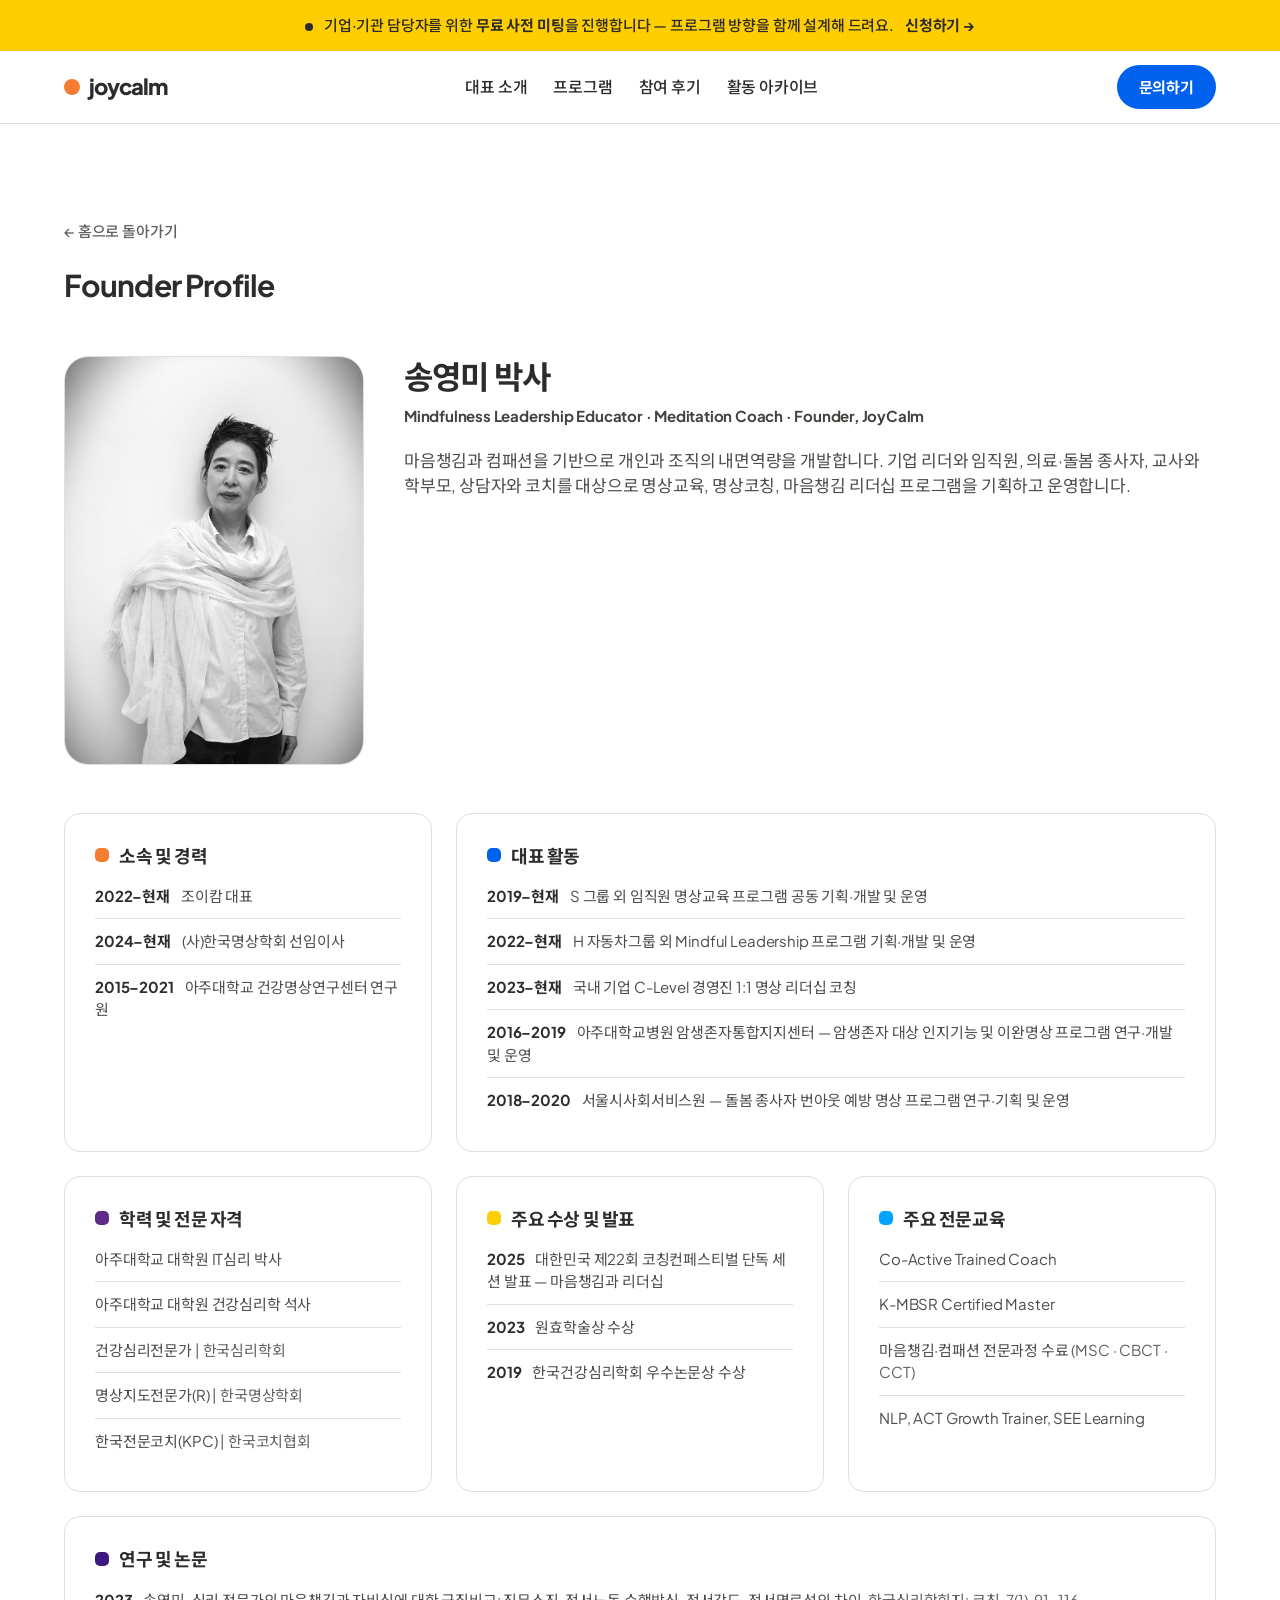
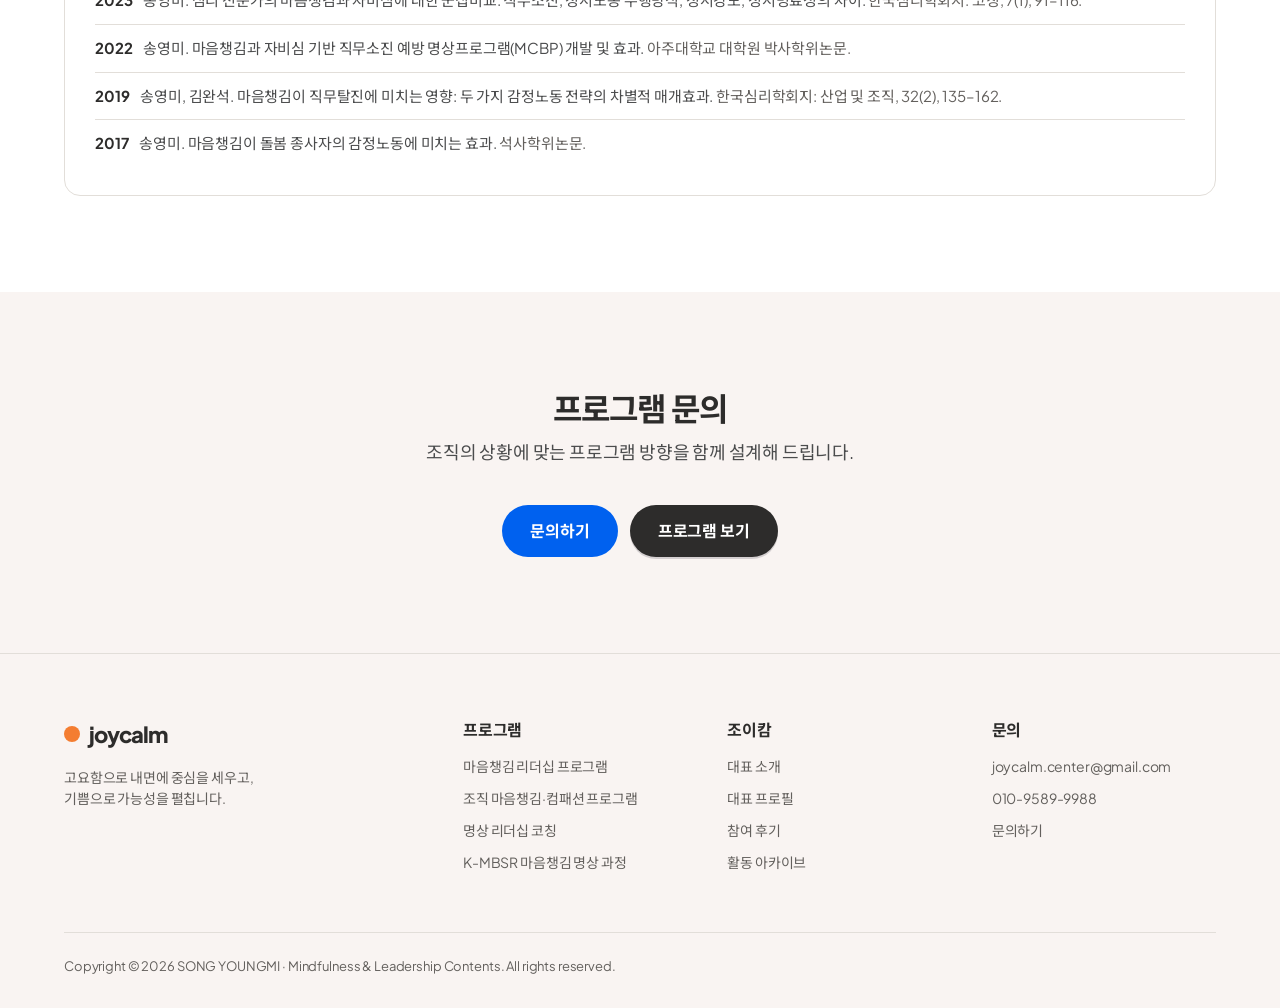
==== commit 7dc7cc45: "Update founder.html" ====
--- a/founder.html
+++ b/founder.html
@@ -3,30 +3,118 @@
 <head>
 <meta charset="UTF-8">
 <meta name="viewport" content="width=device-width, initial-scale=1">
+
+<!-- Google Search Console 소유권 확인 -->
+<meta name="google-site-verification" content="9_LbDUSKpkvYciTbDMXJX_cUo5LaOeSQUNhj6AnVvJA">
 <title>송영미 박사 프로필 — 소속·경력·연구 | JoyCalm 조이캄</title>
 <meta name="description" content="조이캄 대표 송영미 박사의 소속 및 경력, 대표 활동, 학력 및 전문 자격, 주요 수상 및 발표, 주요 전문교육, 연구 및 논문 전체 이력.">
 
 <meta property="og:type" content="profile">
 <meta property="og:site_name" content="JoyCalm 조이캄">
 <meta property="og:locale" content="ko_KR">
-<meta property="og:url" content="https://joycalm-landing.vercel.app/founder.html">
+<meta property="og:url" content="https://joycalm.kr/founder.html">
 <meta property="og:title" content="송영미 박사 프로필 — 소속·경력·연구">
 <meta property="og:description" content="마음챙김 리더십 교육자·명상코치 송영미 박사의 경력, 자격, 연구 및 논문 전체 이력.">
-<meta property="og:image" content="https://joycalm-landing.vercel.app/assets/og-image.jpg">
-<meta property="og:image:secure_url" content="https://joycalm-landing.vercel.app/assets/og-image.jpg">
+<meta property="og:image" content="https://joycalm.kr/assets/og-image.jpg">
+<meta property="og:image:secure_url" content="https://joycalm.kr/assets/og-image.jpg">
 <meta property="og:image:type" content="image/jpeg">
 <meta property="og:image:width" content="1200">
 <meta property="og:image:height" content="630">
 <meta name="twitter:card" content="summary_large_image">
 <meta name="twitter:title" content="송영미 박사 프로필 — 소속·경력·연구">
 <meta name="twitter:description" content="마음챙김 리더십 교육자·명상코치 송영미 박사의 경력, 자격, 연구 및 논문 전체 이력.">
-<meta name="twitter:image" content="https://joycalm-landing.vercel.app/assets/og-image.jpg">
-<link rel="canonical" href="https://joycalm-landing.vercel.app/founder.html">
+<meta name="twitter:image" content="https://joycalm.kr/assets/og-image.jpg">
+<link rel="canonical" href="https://joycalm.kr/founder.html">
 <link rel="preconnect" href="https://fonts.googleapis.com">
 <link rel="preconnect" href="https://fonts.gstatic.com" crossorigin>
 <link href="https://fonts.googleapis.com/css2?family=Plus+Jakarta+Sans:wght@400;500;700;800&family=Noto+Sans+KR:wght@400;500;700&display=swap" rel="stylesheet">
 <link rel="stylesheet" href="styles.css">
 <link rel="icon" href="data:image/svg+xml,%3Csvg xmlns='http://www.w3.org/2000/svg' viewBox='0 0 32 32'%3E%3Crect width='32' height='32' rx='9' fill='%23f9f4f2'/%3E%3Ccircle cx='16' cy='16' r='7' fill='%23f47d31'/%3E%3C/svg%3E">
+
+<!-- 구조화 데이터 (검색엔진이 인물 정보를 정확히 읽도록) -->
+<script type="application/ld+json">
+{
+  "@context": "https://schema.org",
+  "@graph": [
+    {
+      "@type": "Person",
+      "@id": "https://joycalm.kr/founder.html#person",
+      "name": "송영미",
+      "alternateName": "송영미 박사",
+      "honorificSuffix": "Ph.D.",
+      "url": "https://joycalm.kr/founder.html",
+      "image": "https://joycalm.kr/assets/founder.jpg",
+      "description": "마음챙김과 컴패션을 기반으로 개인과 조직의 내면역량을 개발하는 마음챙김 리더십 교육자이자 명상코치. 기업 리더와 임직원, 의료·돌봄 종사자, 교사와 상담자를 대상으로 명상교육과 명상코칭, 마음챙김 리더십 프로그램을 기획하고 운영합니다.",
+      "jobTitle": ["마음챙김 리더십 교육자", "명상코치", "조이캄 대표"],
+      "worksFor": { "@id": "https://joycalm.kr/#organization" },
+      "memberOf": {
+        "@type": "Organization",
+        "name": "(사)한국명상학회",
+        "description": "선임이사 (2024–현재)"
+      },
+      "alumniOf": {
+        "@type": "CollegeOrUniversity",
+        "name": "아주대학교 대학원",
+        "description": "IT심리 박사 · 건강심리학 석사"
+      },
+      "knowsAbout": [
+        "마음챙김",
+        "컴패션",
+        "명상 리더십 코칭",
+        "건강심리학",
+        "감정노동과 직무소진",
+        "번아웃 예방 명상 프로그램",
+        "K-MBSR"
+      ],
+      "knowsLanguage": "ko",
+      "hasCredential": [
+        {
+          "@type": "EducationalOccupationalCredential",
+          "name": "IT심리 박사",
+          "credentialCategory": "degree",
+          "recognizedBy": { "@type": "CollegeOrUniversity", "name": "아주대학교 대학원" }
+        },
+        {
+          "@type": "EducationalOccupationalCredential",
+          "name": "건강심리전문가",
+          "credentialCategory": "professional certification",
+          "recognizedBy": { "@type": "Organization", "name": "한국심리학회" }
+        },
+        {
+          "@type": "EducationalOccupationalCredential",
+          "name": "명상지도전문가(R)",
+          "credentialCategory": "professional certification",
+          "recognizedBy": { "@type": "Organization", "name": "한국명상학회" }
+        },
+        {
+          "@type": "EducationalOccupationalCredential",
+          "name": "한국전문코치(KPC)",
+          "credentialCategory": "professional certification",
+          "recognizedBy": { "@type": "Organization", "name": "한국코치협회" }
+        },
+        {
+          "@type": "EducationalOccupationalCredential",
+          "name": "K-MBSR Certified Master",
+          "credentialCategory": "professional certification"
+        }
+      ],
+      "award": [
+        "2023 원효학술상",
+        "2019 한국건강심리학회 우수논문상"
+      ]
+    },
+    {
+      "@type": "ProfilePage",
+      "@id": "https://joycalm.kr/founder.html#webpage",
+      "url": "https://joycalm.kr/founder.html",
+      "name": "송영미 박사 프로필 — 소속·경력·연구",
+      "inLanguage": "ko-KR",
+      "mainEntity": { "@id": "https://joycalm.kr/founder.html#person" },
+      "isPartOf": { "@id": "https://joycalm.kr/#website" }
+    }
+  ]
+}
+</script>
 </head>
 <body>
 
@@ -84,7 +172,7 @@
         <img src="assets/founder.jpg" alt="조이캄 대표 송영미 박사 프로필 사진" width="732" height="1100">
       </figure>
       <div class="profile-intro">
-        <h2 class="heading">송영미 박사</h2>
+        <h1 class="heading">송영미 박사</h1>
         <p class="founder-role">Mindfulness Leadership Educator&nbsp;· Meditation Coach&nbsp;· Founder, JoyCalm</p>
         <p>마음챙김과 컴패션을 기반으로 개인과 조직의 내면역량을 개발합니다. 기업 리더와 임직원, 의료·돌봄 종사자, 교사와 학부모, 상담자와 코치를 대상으로 명상교육, 명상코칭, 마음챙김 리더십 프로그램을 기획하고 운영합니다.</p>
       </div>
@@ -197,7 +285,7 @@
 
       <div class="footer-col">
         <h5>문의</h5>
-        <a href="mailto:joycalm.biz@gmail.com">joycalm.biz@gmail.com</a>
+        <a href="mailto:joycalm.center@gmail.com">joycalm.center@gmail.com</a>
         <a href="tel:01095899988">010-9589-9988</a>
         <a href="index.html#contact">문의하기</a>
       </div>
--- a/styles.css
+++ b/styles.css
@@ -57,6 +57,10 @@
 img{ max-width:100%; display:block; }
 a{ color:inherit; }
 button{ font:inherit; color:inherit; }
+
+/* .btn 등의 display 선언이 브라우저 기본 [hidden] 규칙을 덮어쓰기 때문에
+   hidden 속성이 항상 먹히도록 못박아 둔다 */
+[hidden]{ display:none !important; }
 
 .wrap{ width:100%; max-width:var(--max); margin-inline:auto; padding-inline:24px; }
 
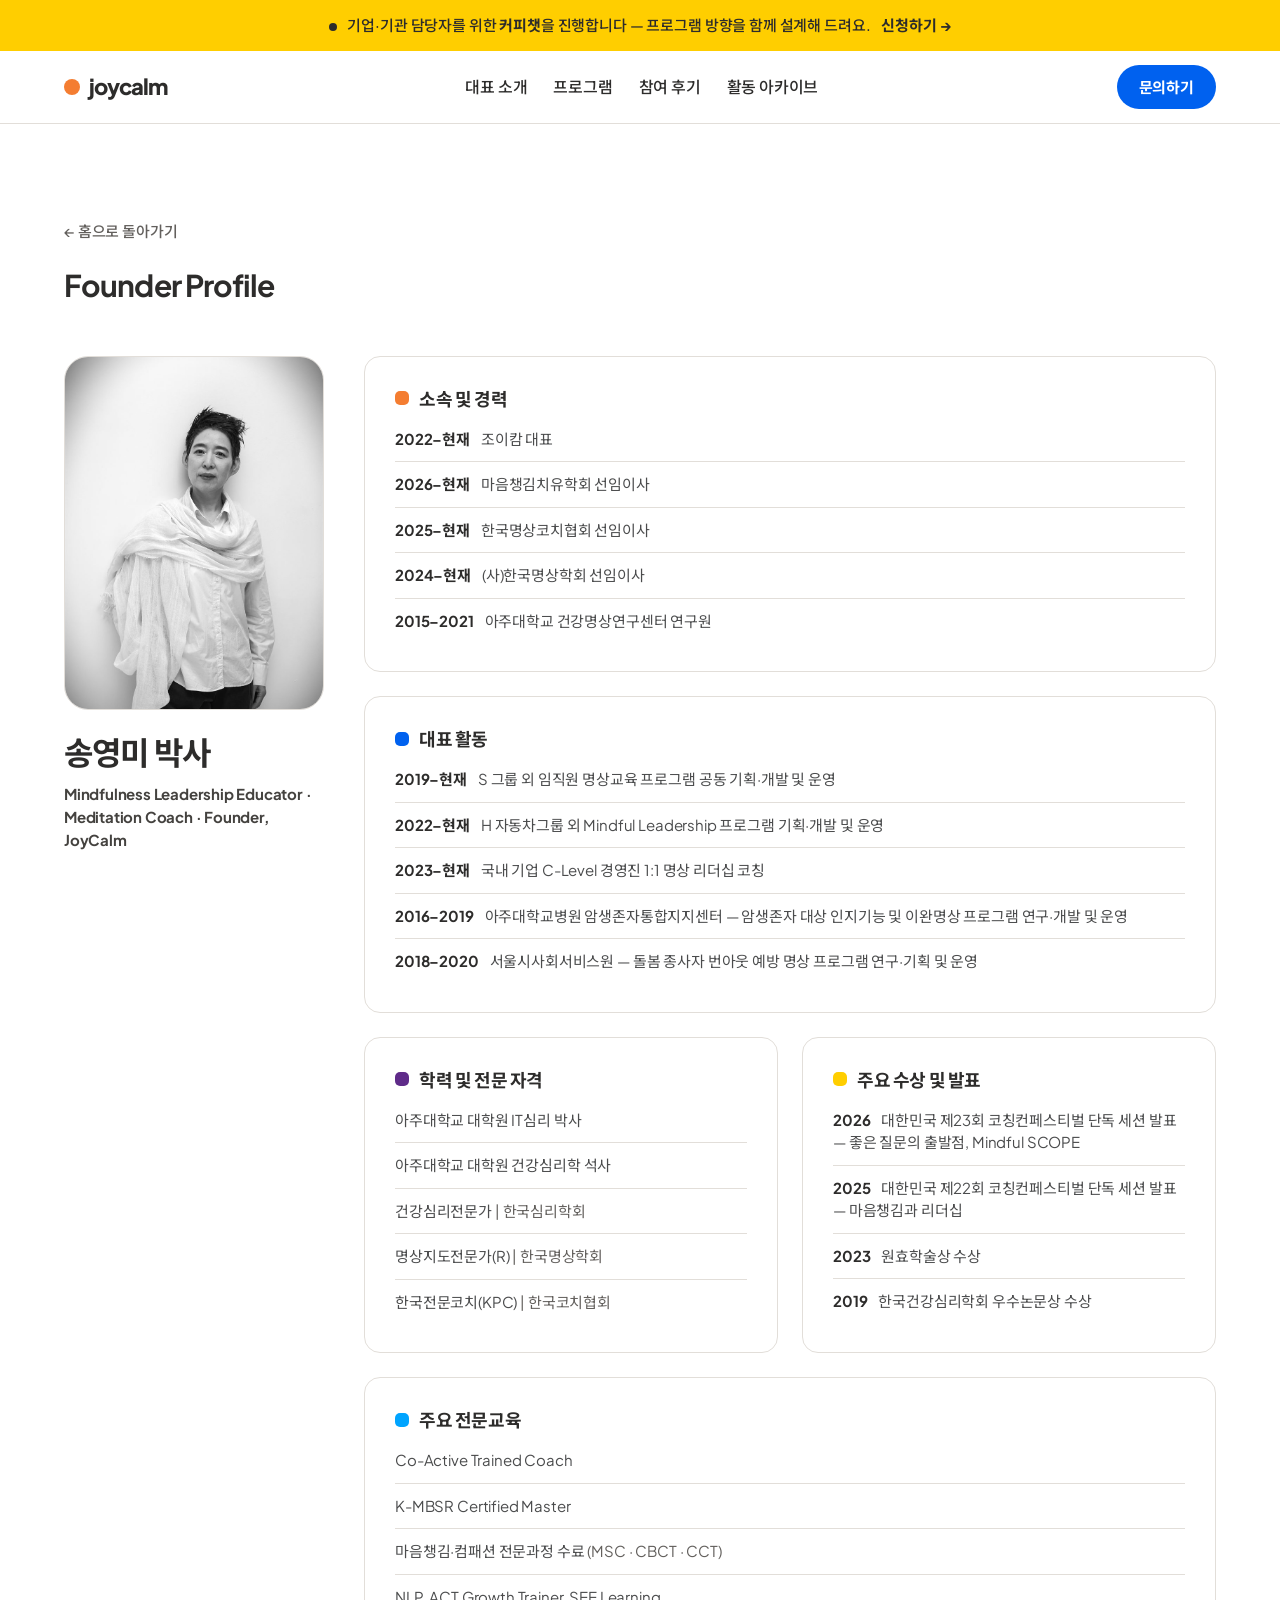
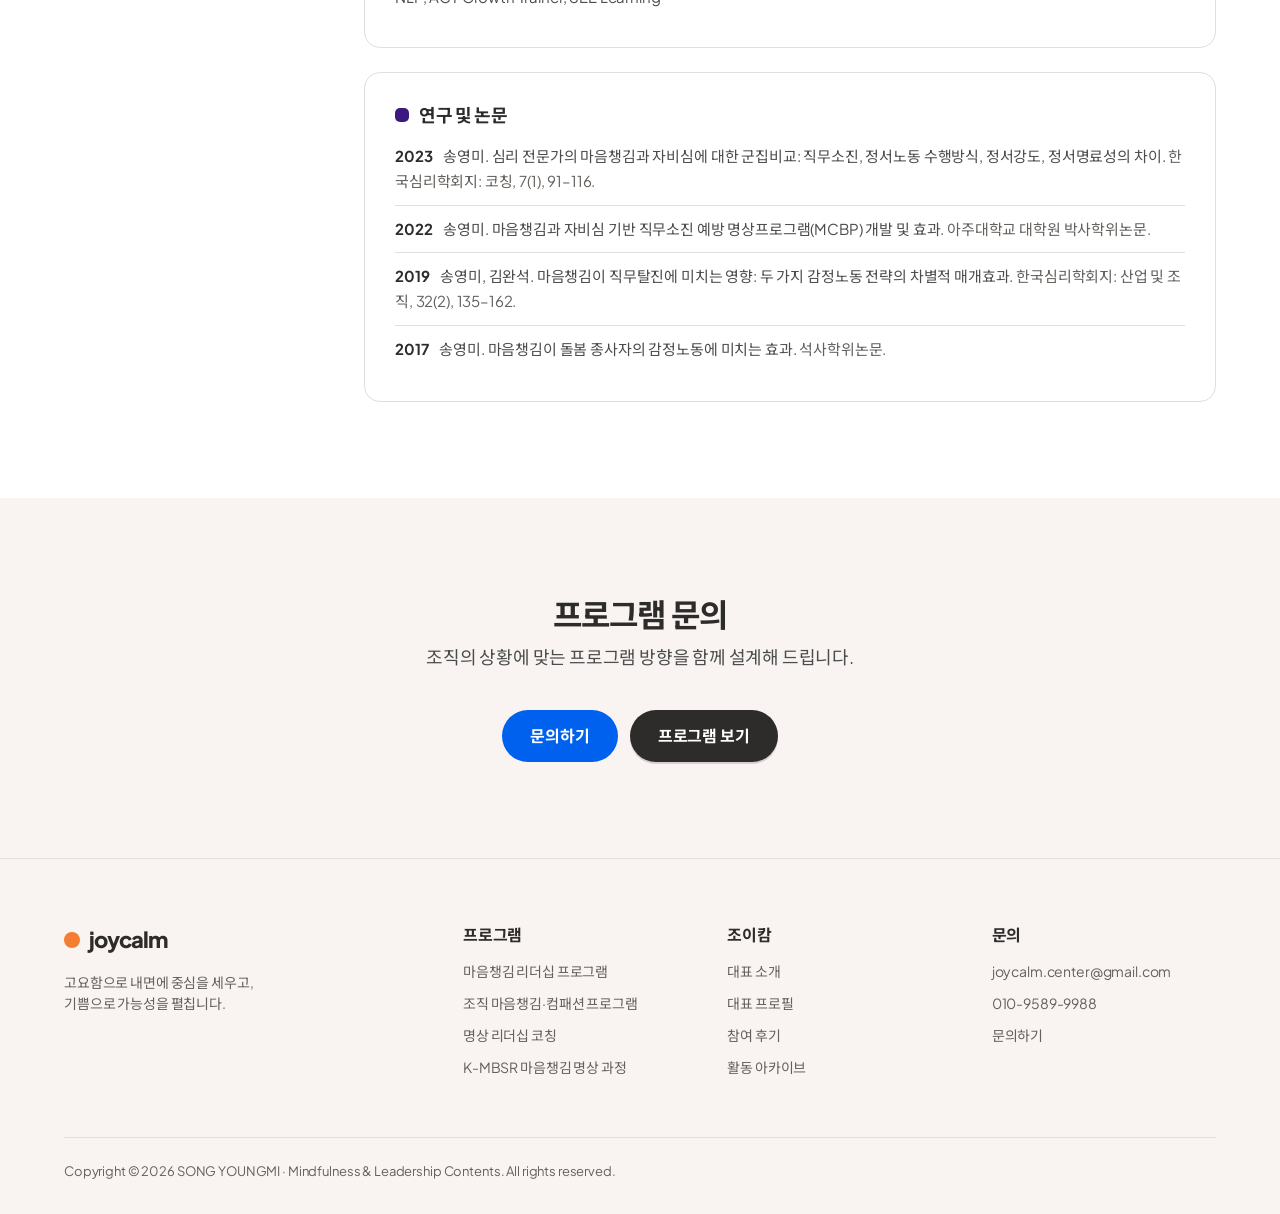
==== commit a94c3bf5: "콘텐츠·레이아웃 갱신 — 갤러리/파트너 로고 추가, 대표 프로필 재배치 - 아카이브에 g50~g60 사진 추가(리사이즈), g50은 상단 와이드 배치 - 파트너 로고에 CJ제일제당" ====
--- a/founder.html
+++ b/founder.html
@@ -122,7 +122,7 @@
 <div class="banner">
   <div class="banner-inner">
     <span class="banner-dot" aria-hidden="true"></span>
-    기업·기관 담당자를 위한 <strong>무료 사전 미팅</strong>을 진행합니다 — 프로그램 방향을 함께 설계해 드려요.
+    기업·기관 담당자를 위한 <strong>커피챗</strong>을 진행합니다 — 프로그램 방향을 함께 설계해 드려요.
     <a href="index.html#contact">신청하기 →</a>
   </div>
 </div>
@@ -167,22 +167,24 @@
     <p class="crumb"><a href="index.html">← 홈으로 돌아가기</a></p>
     <p class="eyebrow profile-eyebrow">Founder Profile</p>
 
-    <div class="profile-head">
+    <div class="profile-layout">
+    <aside class="profile-side">
       <figure class="profile-photo">
         <img src="assets/founder.jpg" alt="조이캄 대표 송영미 박사 프로필 사진" width="732" height="1100">
       </figure>
       <div class="profile-intro">
         <h1 class="heading">송영미 박사</h1>
         <p class="founder-role">Mindfulness Leadership Educator&nbsp;· Meditation Coach&nbsp;· Founder, JoyCalm</p>
-        <p>마음챙김과 컴패션을 기반으로 개인과 조직의 내면역량을 개발합니다. 기업 리더와 임직원, 의료·돌봄 종사자, 교사와 학부모, 상담자와 코치를 대상으로 명상교육, 명상코칭, 마음챙김 리더십 프로그램을 기획하고 운영합니다.</p>
-      </div>
-    </div>
+      </div>
+    </aside>
 
     <div class="cred-grid">
-      <article class="cred">
+      <article class="cred cred-wide">
         <h4><span class="cred-ico" data-c="orange" aria-hidden="true"></span>소속 및 경력</h4>
         <ul>
           <li><b>2022–현재</b> 조이캄 대표</li>
+          <li><b>2026–현재</b> 마음챙김치유학회 선임이사</li>
+          <li><b>2025–현재</b> 한국명상코치협회 선임이사</li>
           <li><b>2024–현재</b> (사)한국명상학회 선임이사</li>
           <li><b>2015–2021</b> 아주대학교 건강명상연구센터 연구원</li>
         </ul>
@@ -213,13 +215,14 @@
       <article class="cred">
         <h4><span class="cred-ico" data-c="yellow" aria-hidden="true"></span>주요 수상 및 발표</h4>
         <ul>
+          <li><b>2026</b> 대한민국 제23회 코칭컨페스티벌 단독 세션 발표 — 좋은 질문의 출발점, Mindful SCOPE</li>
           <li><b>2025</b> 대한민국 제22회 코칭컨페스티벌 단독 세션 발표 — 마음챙김과 리더십</li>
           <li><b>2023</b> 원효학술상 수상</li>
           <li><b>2019</b> 한국건강심리학회 우수논문상 수상</li>
         </ul>
       </article>
 
-      <article class="cred">
+      <article class="cred cred-wide">
         <h4><span class="cred-ico" data-c="celeste" aria-hidden="true"></span>주요 전문교육</h4>
         <ul>
           <li>Co-Active Trained Coach</li>
@@ -238,6 +241,7 @@
           <li><b>2017</b> 송영미. 마음챙김이 돌봄 종사자의 감정노동에 미치는 효과. <span class="muted">석사학위논문.</span></li>
         </ul>
       </article>
+    </div>
     </div>
   </div>
 </section>
--- a/styles.css
+++ b/styles.css
@@ -192,6 +192,23 @@
 /* ─────────── 히어로 ─────────── */
 .hero{ padding:80px 0 0; }
 .hero .wrap + .wrap{ margin-top:56px; }
+.hero-proof{ margin-bottom:32px; }
+.proof-list{
+  list-style:none; margin:0; padding:0; max-width:900px;
+  display:grid; grid-template-columns:repeat(3,minmax(0,1fr)); gap:20px 32px;
+}
+.proof-list li{
+  display:flex; flex-direction:column; gap:6px;
+  padding-left:16px; border-left:2px solid var(--linen);
+}
+.proof-num{ font-size:22px; font-weight:700; letter-spacing:-.5px; }
+.proof-label{ font-size:15px; line-height:1.45; color:var(--stone); letter-spacing:-.15px; }
+.proof-claim{
+  max-width:64ch; margin:24px 0 0;
+  font-size:17px; line-height:1.6; color:var(--graphite); letter-spacing:-.2px;
+}
+.proof-claim strong{ font-weight:700; color:var(--charcoal-ink); }
+
 .hero-lead{ max-width:64ch; }
 .hero-lead p{ font-size:18px; color:var(--slate); margin:0 0 12px; letter-spacing:-.2px; }
 .hero-actions{ display:flex; gap:12px; flex-wrap:wrap; margin-top:32px; }
@@ -289,6 +306,9 @@
   max-width:100%; max-height:100%; width:auto; height:auto;
   object-fit:contain;
 }
+/* CJ제일제당: 여백을 줄이고 확대 */
+.plogo-lg{ padding:4px 6px; }
+.plogo-lg img{ transform:scale(1.6); }
 
 /* 오른쪽 -> 왼쪽 흐름. 세트가 2개이므로 -50%에서 정확히 이어진다 */
 @keyframes marquee-scroll{
@@ -371,10 +391,16 @@
   color:var(--charcoal-ink); margin-bottom:8px;
 }
 
-.profile-head{
-  display:grid; grid-template-columns:minmax(0,300px) minmax(0,1fr); gap:40px;
-  align-items:start; margin:40px 0 48px;
-}
+/* 왼쪽: 사진·이름 / 오른쪽: 이력 카드 */
+.profile-layout{
+  display:grid; grid-template-columns:minmax(0,260px) minmax(0,1fr); gap:40px;
+  align-items:start; margin:40px 0 0;
+}
+.profile-side{ position:sticky; top:96px; }
+.profile-intro{ margin-top:22px; }
+.profile-intro .heading{ margin:0 0 8px; }
+.profile-intro .founder-role{ margin-bottom:0 !important; line-height:1.55; }
+.profile-layout .cred-grid{ grid-template-columns:repeat(2,minmax(0,1fr)); }
 .profile-photo{
   margin:0; border-radius:var(--r-feature); overflow:hidden;
   background:var(--pure-white); border:1px solid var(--linen);
@@ -520,6 +546,9 @@
   transition:transform .3s ease, filter .3s ease;
 }
 .gitem:hover img{ transform:scale(1.03); filter:brightness(1.03); }
+/* 대표 사진: 갤러리 폭 전체를 차지하는 큰 배치 */
+.gitem-wide{ column-span:all; margin-bottom:16px; }
+.gitem-wide img{ aspect-ratio:5/2; object-fit:cover; object-position:center bottom; }
 
 /* ─────────── 문의 ─────────── */
 .band-contact{ background:var(--pure-white); }
@@ -693,11 +722,13 @@
 }
 
 @media (max-width:820px){
-  .profile-head{ grid-template-columns:1fr; gap:28px; }
-  .profile-photo{ max-width:320px; }
+  .profile-layout{ grid-template-columns:1fr; gap:28px; }
+  .profile-side{ position:static; }
+  .profile-photo{ max-width:260px; }
   .band{ padding:72px 0; }
   .hero{ padding:56px 0 0; }
   .stats{ grid-template-columns:1fr 1fr; }
+  .proof-list{ grid-template-columns:1fr 1fr; }
   .tiles{ grid-template-columns:1fr 1fr; }
   .prog{ grid-template-columns:1fr; }
   .prog-media{ min-height:auto; order:-1; }
@@ -720,8 +751,10 @@
   .hero-figure img{ aspect-ratio:4/3; }
   .toast{ position:static; margin-top:16px; max-width:none; box-shadow:none; border:1px solid var(--linen); }
   .stats{ grid-template-columns:1fr; gap:16px; }
+  .proof-list{ grid-template-columns:1fr; gap:16px; }
+  .proof-claim{ font-size:16px; }
   .tiles{ grid-template-columns:1fr; }
-  .cred-grid{ grid-template-columns:1fr; }
+  .cred-grid, .profile-layout .cred-grid{ grid-template-columns:1fr; }
   .cred-wide{ grid-column:span 1; }
   .founder-side{ grid-template-columns:1fr; }
   .quotes{ columns:1; }
